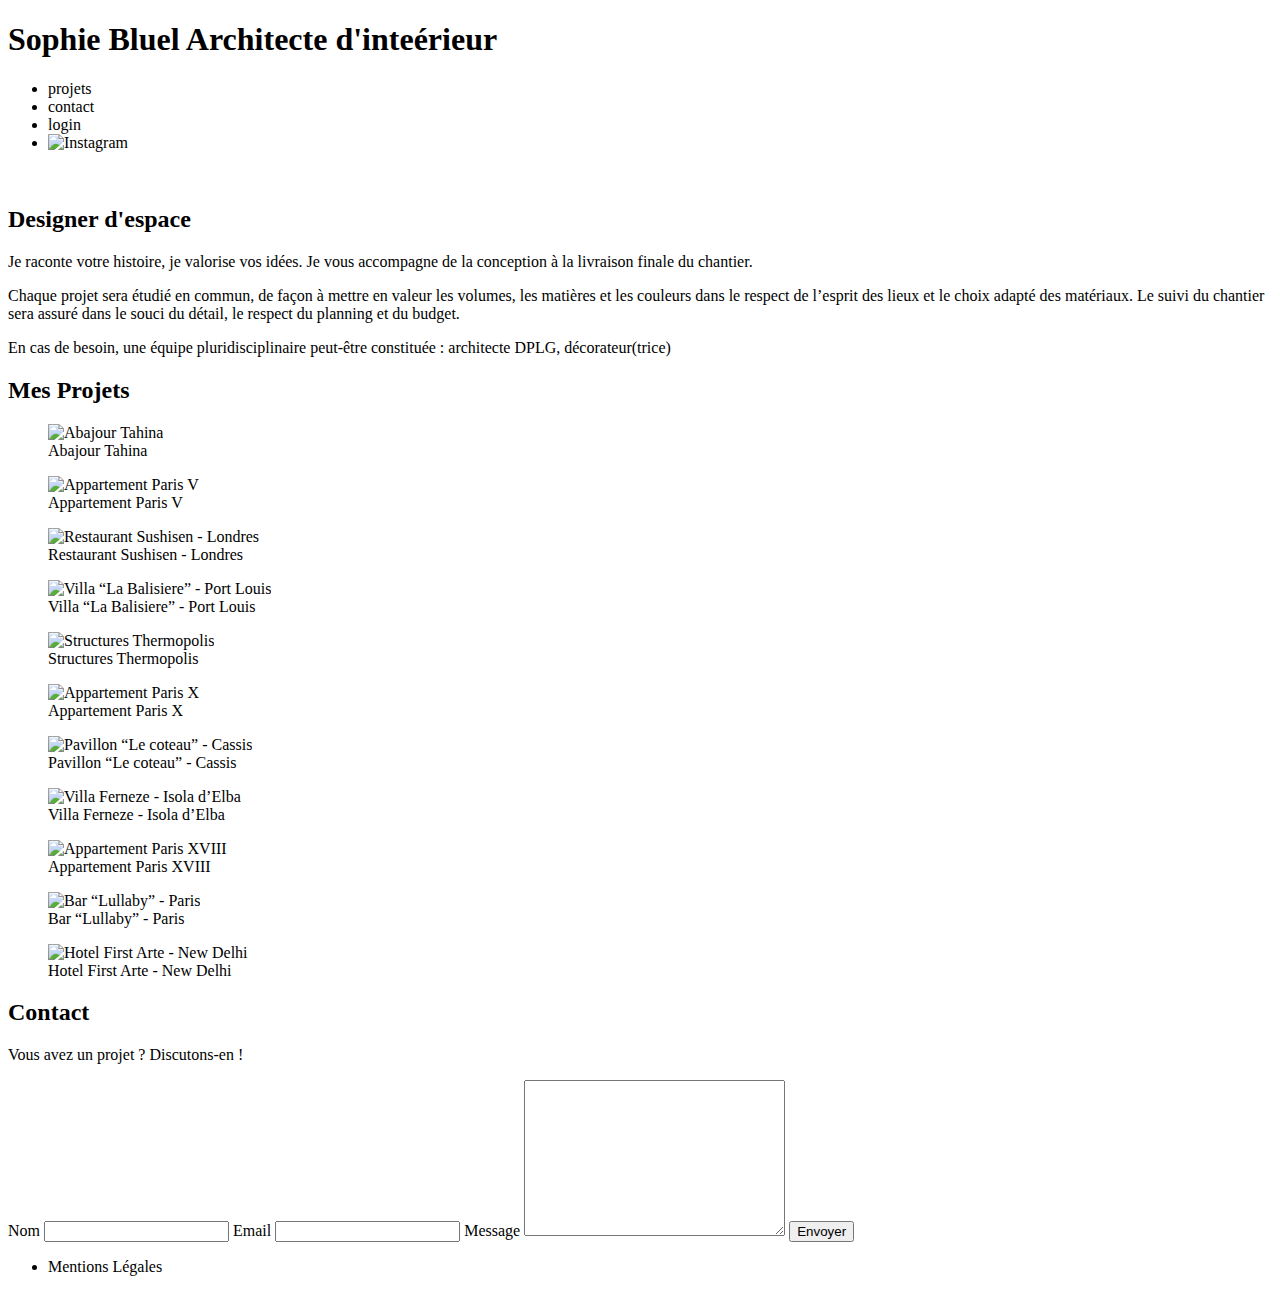
==== FrontEnd/index.html @ 4d19069d "Create-JS-files" ====
<!DOCTYPE html>
<html lang="fr">
<head>
	<meta charset="UTF-8">
	<title>Sophie Bluel - Architecte d'intérieur</title>
	<meta name="viewport" content="width=device-width, initial-scale=1.0">
	<link rel="preconnect" href="https://fonts.googleapis.com">
	<link rel="preconnect" href="https://fonts.gstatic.com" crossorigin>
	<link href="https://fonts.googleapis.com/css2?family=Syne:wght@700;800&family=Work+Sans&display=swap" rel="stylesheet">
	<meta name="description" content="">
	<link rel="stylesheet" href="./assets/style.css">
	<script rel="module" src="./assets/javascript/index.js" defer></script>
</head>
<body>
<header>
	<h1>Sophie Bluel <span>Architecte d'inteérieur</span></h1>
	<nav>
		<ul>
			<li>projets</li>
			<li>contact</li>
			<li>login</li>
			<li><img src="./assets/icons/instagram.png" alt="Instagram"></li>
		</ul>
	</nav>
</header>
<main>
	<section id="introduction">
		<figure>
			<img src="./assets/images/sophie-bluel.png" alt="">
		</figure>
		<article>
			<h2>Designer d'espace</h2>
			<p>Je raconte votre histoire, je valorise vos idées. Je vous accompagne de la conception à la livraison finale du chantier.</p>
			<p>Chaque projet sera étudié en commun, de façon à mettre en valeur les volumes, les matières et les couleurs dans le respect de l’esprit des lieux et le choix adapté des matériaux. Le suivi du chantier sera assuré dans le souci du détail, le respect du planning et du budget.</p>
			<p>En cas de besoin, une équipe pluridisciplinaire peut-être constituée : architecte DPLG, décorateur(trice)</p>
		</article>
	</section>
	<section id="portfolio">
		<h2>Mes Projets</h2>
		<div class="gallery">
			<figure>
				<img src="assets/images/abajour-tahina.png" alt="Abajour Tahina">
				<figcaption>Abajour Tahina</figcaption>
			</figure>
			<figure>
				<img src="assets/images/appartement-paris-v.png" alt="Appartement Paris V">
				<figcaption>Appartement Paris V</figcaption>
			</figure>
			<figure>
				<img src="assets/images/restaurant-sushisen-londres.png" alt="Restaurant Sushisen - Londres">
				<figcaption>Restaurant Sushisen - Londres</figcaption>
			</figure>
			<figure>
				<img src="assets/images/la-balisiere.png" alt="Villa “La Balisiere” - Port Louis">
				<figcaption>Villa “La Balisiere” - Port Louis</figcaption>
			</figure>
			<figure>
				<img src="assets/images/structures-thermopolis.png" alt="Structures Thermopolis">
				<figcaption>Structures Thermopolis</figcaption>
			</figure>
			<figure>
				<img src="assets/images/appartement-paris-x.png" alt="Appartement Paris X">
				<figcaption>Appartement Paris X</figcaption>
			</figure>
			<figure>
				<img src="assets/images/le-coteau-cassis.png" alt="Pavillon “Le coteau” - Cassis">
				<figcaption>Pavillon “Le coteau” - Cassis</figcaption>
			</figure>
			<figure>
				<img src="assets/images/villa-ferneze.png" alt="Villa Ferneze - Isola d’Elba">
				<figcaption>Villa Ferneze - Isola d’Elba</figcaption>
			</figure>
			<figure>
				<img src="assets/images/appartement-paris-xviii.png" alt="Appartement Paris XVIII">
				<figcaption>Appartement Paris XVIII</figcaption>
			</figure>
			<figure>
				<img src="assets/images/bar-lullaby-paris.png" alt="Bar “Lullaby” - Paris">
				<figcaption>Bar “Lullaby” - Paris</figcaption>
			</figure>
			<figure>
				<img src="assets/images/hotel-first-arte-new-delhi.png" alt="Hotel First Arte - New Delhi">
				<figcaption>Hotel First Arte - New Delhi</figcaption>
			</figure>
		</div>
	</section>
	<section id="contact">
		<h2>Contact</h2>
		<p>Vous avez un projet ? Discutons-en !</p>
		<form action="#" method="post">
			<label for="name">Nom</label>
			<input type="text" name="name" id="name">
			<label for="email">Email</label>
			<input type="email" name="email" id="email">
			<label for="message">Message</label>
			<textarea name="message" id="message" cols="30" rows="10"></textarea>
			<input type="submit" value="Envoyer">
		</form>
	</section>
</main>

<footer>
	<nav>
		<ul>
			<li>Mentions Légales</li>
		</ul>
	</nav>
</footer>
</body>
</html>
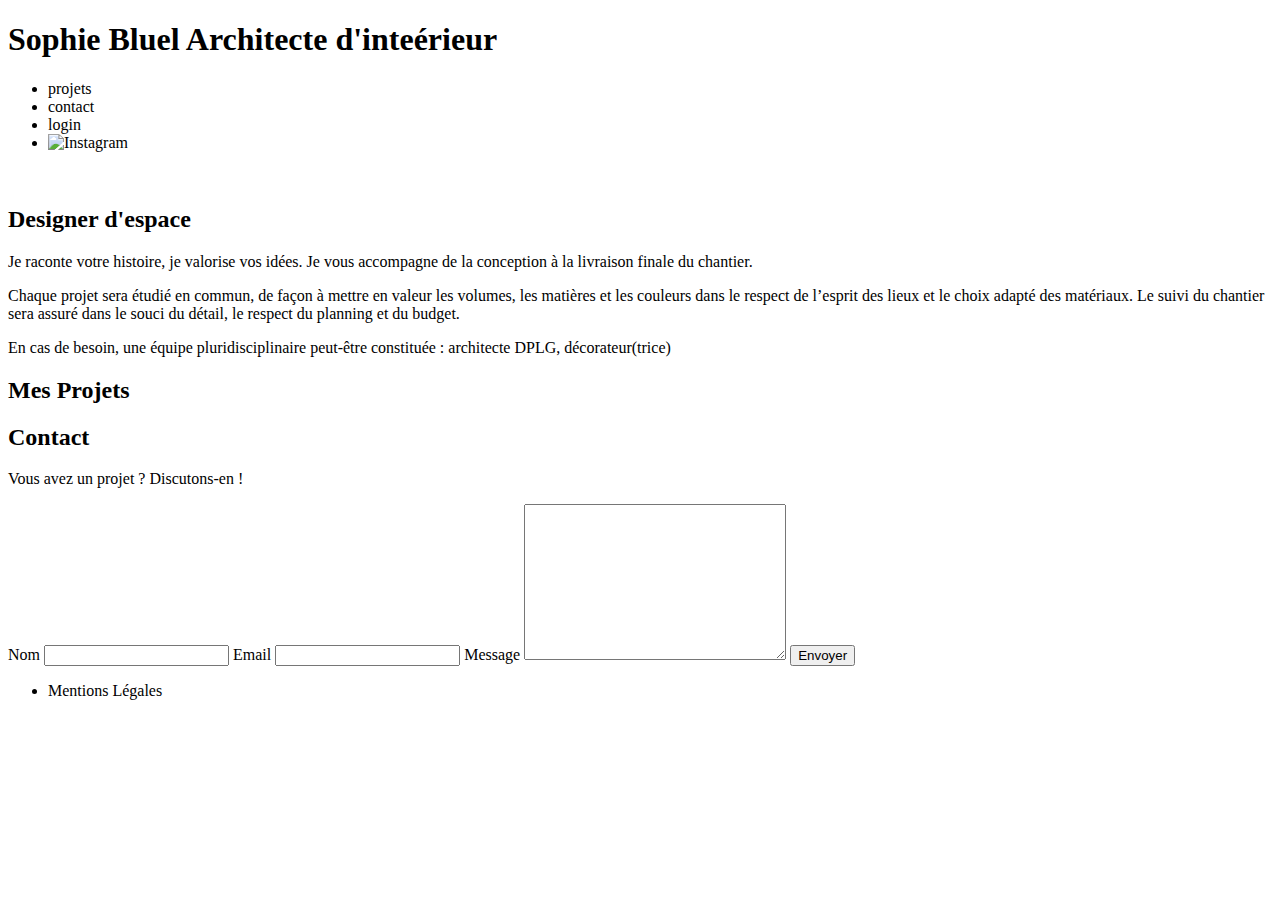
==== commit c4b7a44e: "removal-of-HTML-gallery" ====
--- a/FrontEnd/index.html
+++ b/FrontEnd/index.html
@@ -38,50 +38,7 @@
 	<section id="portfolio">
 		<h2>Mes Projets</h2>
 		<div class="gallery">
-			<figure>
-				<img src="assets/images/abajour-tahina.png" alt="Abajour Tahina">
-				<figcaption>Abajour Tahina</figcaption>
-			</figure>
-			<figure>
-				<img src="assets/images/appartement-paris-v.png" alt="Appartement Paris V">
-				<figcaption>Appartement Paris V</figcaption>
-			</figure>
-			<figure>
-				<img src="assets/images/restaurant-sushisen-londres.png" alt="Restaurant Sushisen - Londres">
-				<figcaption>Restaurant Sushisen - Londres</figcaption>
-			</figure>
-			<figure>
-				<img src="assets/images/la-balisiere.png" alt="Villa “La Balisiere” - Port Louis">
-				<figcaption>Villa “La Balisiere” - Port Louis</figcaption>
-			</figure>
-			<figure>
-				<img src="assets/images/structures-thermopolis.png" alt="Structures Thermopolis">
-				<figcaption>Structures Thermopolis</figcaption>
-			</figure>
-			<figure>
-				<img src="assets/images/appartement-paris-x.png" alt="Appartement Paris X">
-				<figcaption>Appartement Paris X</figcaption>
-			</figure>
-			<figure>
-				<img src="assets/images/le-coteau-cassis.png" alt="Pavillon “Le coteau” - Cassis">
-				<figcaption>Pavillon “Le coteau” - Cassis</figcaption>
-			</figure>
-			<figure>
-				<img src="assets/images/villa-ferneze.png" alt="Villa Ferneze - Isola d’Elba">
-				<figcaption>Villa Ferneze - Isola d’Elba</figcaption>
-			</figure>
-			<figure>
-				<img src="assets/images/appartement-paris-xviii.png" alt="Appartement Paris XVIII">
-				<figcaption>Appartement Paris XVIII</figcaption>
-			</figure>
-			<figure>
-				<img src="assets/images/bar-lullaby-paris.png" alt="Bar “Lullaby” - Paris">
-				<figcaption>Bar “Lullaby” - Paris</figcaption>
-			</figure>
-			<figure>
-				<img src="assets/images/hotel-first-arte-new-delhi.png" alt="Hotel First Arte - New Delhi">
-				<figcaption>Hotel First Arte - New Delhi</figcaption>
-			</figure>
+			
 		</div>
 	</section>
 	<section id="contact">
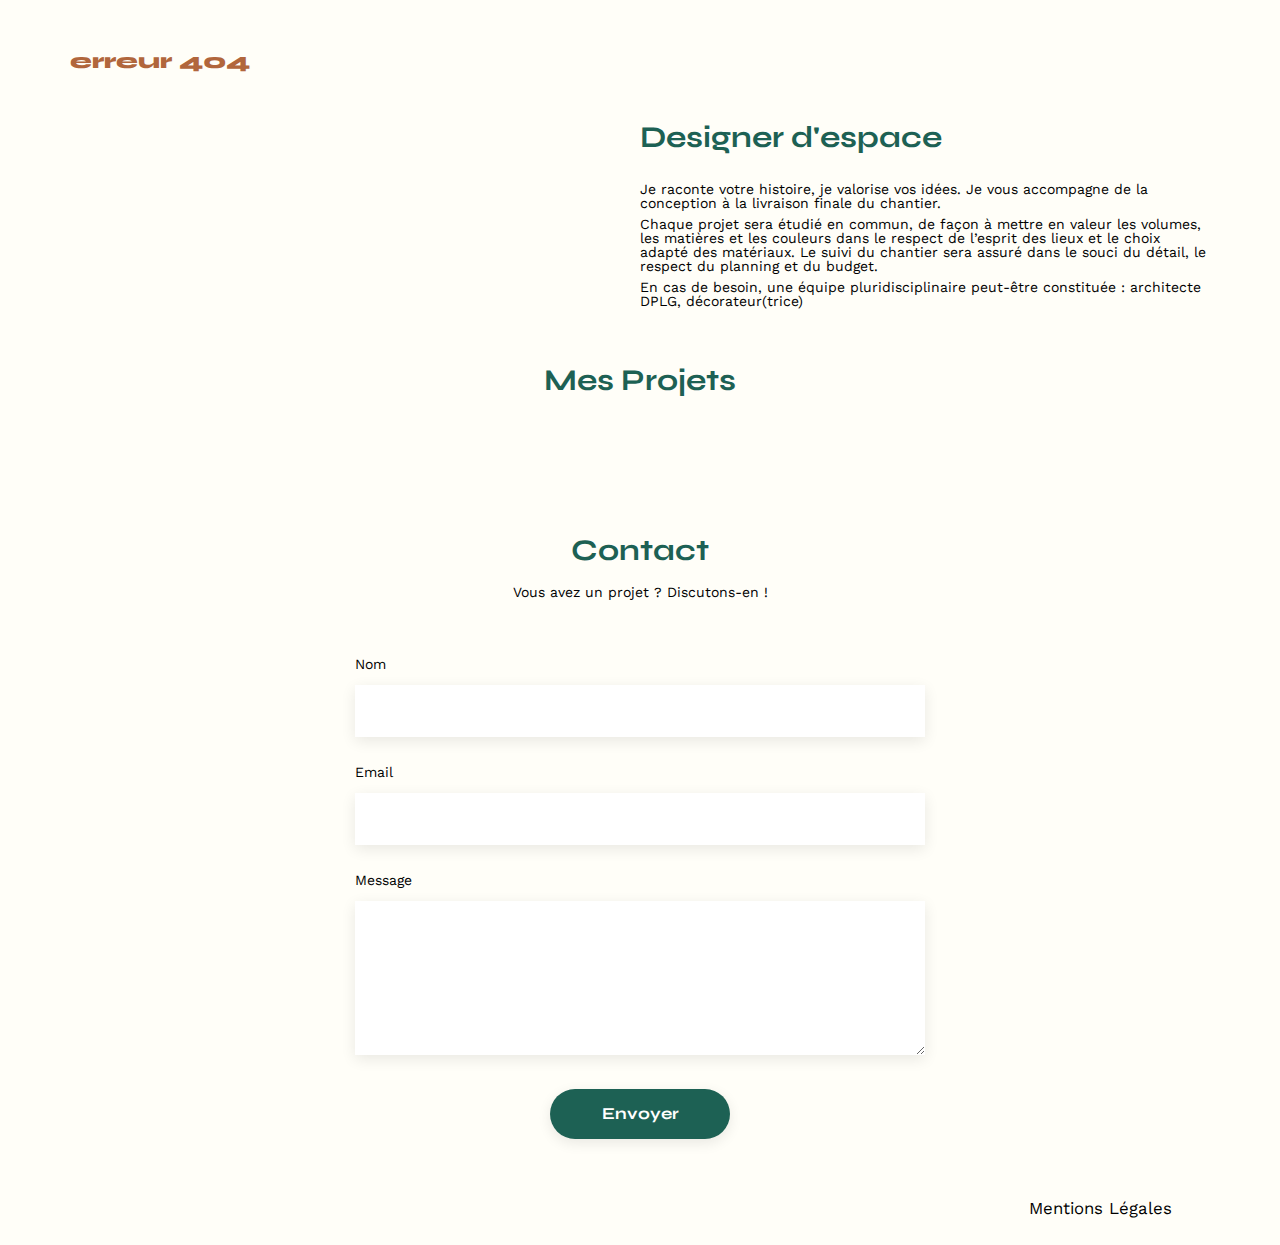
==== commit 6622261a: "Modal-template" ====
--- a/FrontEnd/index.html
+++ b/FrontEnd/index.html
@@ -7,9 +7,10 @@
 	<link rel="preconnect" href="https://fonts.googleapis.com">
 	<link rel="preconnect" href="https://fonts.gstatic.com" crossorigin>
 	<link href="https://fonts.googleapis.com/css2?family=Syne:wght@700;800&family=Work+Sans&display=swap" rel="stylesheet">
+	<script src="https://kit.fontawesome.com/0b437b4887.js" crossorigin="anonymous"></script>
 	<meta name="description" content="">
 	<link rel="stylesheet" href="./assets/style.css">
-	<script rel="module" src="./assets/javascript/index.js" defer></script>
+	
 </head>
 <body>
 <header>
@@ -18,14 +19,14 @@
 		<ul>
 			<li>projets</li>
 			<li>contact</li>
-			<li>login</li>
+			<li><a id="login" href =login.html>login</a></li>
 			<li><img src="./assets/icons/instagram.png" alt="Instagram"></li>
 		</ul>
 	</nav>
 </header>
 <main>
 	<section id="introduction">
-		<figure>
+		<figure id="edit-photo">
 			<img src="./assets/images/sophie-bluel.png" alt="">
 		</figure>
 		<article>
@@ -36,9 +37,16 @@
 		</article>
 	</section>
 	<section id="portfolio">
-		<h2>Mes Projets</h2>
-		<div class="gallery">
-			
+		<div class="link-wrapper">
+			<h2>Mes Projets</h2>
+			<div class="modal-link" style="display: none">
+				<i class="fa-regular fa-pen-to-square"></i>
+				<a href="#modal1" class="js-modal">modifier</a>
+			</div>
+		</div>
+		<div class="filters">	
+		</div>
+		<div class="gallery">	
 		</div>
 	</section>
 	<section id="contact">
@@ -54,6 +62,18 @@
 			<input type="submit" value="Envoyer">
 		</form>
 	</section>
+	<asside id="modal1" class="modal" aria-hidden="true" role="dialog" aria-labelledby="titlemodal" style="display:none;">
+		<div class="modal-wrapper js-modal-stop">
+			<button class="js-modal-close">Fermer la boite modale</button>
+			<h3 id="titlemodal">Galerie photo</h3>
+			<div class="edit-gallery">
+
+			</div>
+			<input type="submit" id="btn-addphoto" value = 'Ajouter une photo'>
+			<p><a id = "btn-delet" href = '#'>Supprimer la gallery</a> </p>
+
+		</div>
+	</asside>
 </main>
 
 <footer>
@@ -63,5 +83,7 @@
 		</ul>
 	</nav>
 </footer>
+<script rel="module" src="./assets/javascript/index.js"></script>
+<script rel="module" src="./assets/javascript/modal.js"></script>
 </body>
 </html>
--- a/FrontEnd/assets/style.css
+++ b/FrontEnd/assets/style.css
@@ -0,0 +1,350 @@
+/* http://meyerweb.com/eric/tools/css/reset/
+   v2.0 | 20110126
+   License: none (public domain)
+*/
+
+html, body, div, span, applet, object, iframe,
+h1, h2, h3, h4, h5, h6, p, blockquote, pre,
+a, abbr, acronym, address, big, cite, code,
+del, dfn, em, img, ins, kbd, q, s, samp,
+small, strike, strong, sub, sup, tt, var,
+b, u, i, center,
+dl, dt, dd, ol, ul, li,
+fieldset, form, label, legend,
+table, caption, tbody, tfoot, thead, tr, th, td,
+article, aside, canvas, details, embed,
+figure, figcaption, footer, header, hgroup,
+menu, nav, output, ruby, section, summary,
+time, mark, audio, video {
+	margin: 0;
+	padding: 0;
+	border: 0;
+	font-size: 100%;
+	font: inherit;
+	vertical-align: baseline;
+}
+/* HTML5 display-role reset for older browsers */
+article, aside, details, figcaption, figure,
+footer, header, hgroup, menu, nav, section {
+	display: block;
+}
+body {
+	line-height: 1;
+}
+ol, ul {
+	list-style: none;
+}
+blockquote, q {
+	quotes: none;
+}
+blockquote:before, blockquote:after,
+q:before, q:after {
+	content: '';
+	content: none;
+}
+table {
+	border-collapse: collapse;
+	border-spacing: 0;
+}
+/** end reset css**/
+body {
+	max-width: 1140px;
+	margin:auto;
+	font-family: 'Work Sans' ;
+	font-size: 14px;
+	background-color: #FFFEF8;
+}
+header {
+	display: flex;
+	justify-content: space-between;
+	margin: 50px 0
+}
+section {
+	margin: 50px 0
+}
+
+h1{
+	display: flex;
+	flex-direction: column;
+	font-family: 'Syne';
+	font-size: 22px;
+	font-weight: 800;
+	color: #B1663C
+}
+
+h1 > span {
+	font-family: 'Work Sans';
+	font-size:10px;
+	letter-spacing: 0.1em;
+;
+}
+
+h2{
+	font-family: 'Syne';
+	font-weight: 700;
+	font-size: 30px;
+	color: #1D6154
+}
+nav ul {
+	display: flex;
+	align-items: center;
+	list-style-type: none;
+
+}
+nav li {
+	padding: 0 10px;
+	font-size: 1.2em;
+}
+
+li:hover {
+	color: #B1663C;
+}
+
+a {
+	text-decoration: none;
+	color: inherit;
+}
+
+a:hover {
+	color: #B1663C;
+}
+
+#introduction {
+	display: flex;
+	align-items: center;
+}
+#introduction figure {
+	flex: 1
+}
+#introduction img {
+	display: block;
+	margin: auto;
+	width: 80%;
+}
+
+#introduction article {
+	flex: 1
+}
+#introduction h2 {
+	margin-bottom: 1em;
+}
+
+#introduction p {
+	margin-bottom: 0.5em;
+}
+#portfolio h2 {
+	text-align: center;
+	margin-bottom: 1em;
+}
+.gallery {
+	width: 100%;
+	display: grid;
+	grid-template-columns: 1fr 1fr 1fr;
+	grid-column-gap: 20px;
+	grid-row-gap: 20px;
+}
+
+.gallery img {
+	width: 100%;
+
+}
+#login, #contact {
+	width: 50%;
+	margin: auto;
+}
+#login > *, #contact > * {
+	text-align: center;
+
+}
+#login h2, #contact h2{
+	margin-bottom: 20px;
+}
+#login form, #contact form {
+	text-align: left;
+	margin-top:30px;
+	display: flex;
+	flex-direction: column;
+}
+
+#login input, #contact input {
+	height: 50px;
+	font-size: 1.2em;
+	border: none;
+	box-shadow: 0px 4px 14px rgba(0, 0, 0, 0.09);
+}
+#login label, #contact label {
+	margin: 2em 0 1em 0;
+}
+#login textarea, #contact textarea {
+	border: none;
+	box-shadow: 0px 4px 14px rgba(0, 0, 0, 0.09);
+}
+
+input[type="submit"]{
+	font-family: 'Syne';
+	font-weight: 700;
+	color: white;
+	background-color: #1D6154;
+	margin : 2em auto ;
+	width: 180px;
+	text-align: center;
+	border-radius: 60px ;
+	cursor: pointer;
+}
+
+input[type="submit"]:hover{
+	background-color: #0e2f28;
+}
+
+footer nav ul {
+	display: flex;
+	justify-content: flex-end;
+	margin: 2em;
+}
+
+/* CSS filters */
+
+.filters {
+	margin:30px;
+	display: flex;
+	justify-content: center;
+}
+
+.filters button {
+	color: #1D6154;
+	border: 1px solid;
+	border-radius: 30px;
+	padding: 10px;
+	font-weight: 700;
+	background-color: #FFFEF8;
+	margin: 0px 5px;
+	min-width: 8%;
+	font-family: 'Syne';
+	cursor: pointer;
+}
+
+.filters button:hover {
+	background-color: #1D6154;
+	color: white;
+}
+
+#edition-mode {
+	display: flex;
+	justify-content: center;
+	align-items: center;
+	margin: 0px;
+	padding: 10px 0px;
+	width: 100%;
+	background-color: black;
+
+}
+
+#edition-mode h3 {
+	color: white;
+	text-align: center;
+	margin: 0px 10px;
+}
+
+#edition-mode i {
+	color: white;
+	text-align: center;
+	margin: 0px 10px;
+}
+
+#edition-mode a {
+	border: 1px solid white;
+	border-radius: 30px;
+	padding: 10px;
+	background-color: #FFFEF8;
+	margin: 0px 5px;
+	font-weight: 600;
+}
+
+.link-wrapper {
+	display: flex;
+	justify-content: center;
+	align-items:baseline;
+
+}
+
+.modal-link i {
+	color: black;
+	margin-left: 20px;
+	font-size: small;
+	align-content: center;
+}
+
+.modal-link a {
+	color: black;
+	margin-left: 5px;
+	font-size: small;
+	align-content: center;
+}
+
+#edit-photo i {
+	color: black;
+	margin-top: 30px;
+	margin-left: 50px;
+	font-size: small;
+	align-content: center;
+}
+
+#edit-photo a {
+	color: black;
+	margin-left: 5px;
+	font-size: small;
+	align-content: center;
+}
+/* modal */
+
+.modal {
+	position: fixed;
+	display: flex;
+	align-items: center;
+	justify-content: center;
+	top: 0;
+	left: 0;
+	width: 100%;
+	height: 100%;
+	background:rgba(0, 0, 0, 0.8);
+}
+
+.modal-wrapper {
+	display: flex;
+	flex-direction: column;
+	justify-content: center;
+	align-items: center;
+	width: 600px;
+	max-width: calc(100vw - 80px);
+	max-height: calc(100vh - 80px);
+	padding: 20px;
+	background-color: #FFF;
+}
+
+#titlemodal {
+	font-size: 26px;
+	margin: 10px 0px;
+}
+
+#btn-delete {
+	font-family: 'Syne';
+	font-weight: 400;
+}
+
+#btn-addphoto {
+	color: white;
+	background-color: #1D6154;
+	border: 1px solid;
+	padding: 5px 20px;
+	font-family: 'Syne';
+	cursor: pointer;
+} 
+
+.edit-gallery {
+	width: 80%;
+	border-bottom: 2px solid lightgrey;
+}
+
+:focus {
+	box-shadow: 0 0 1px blue;
+}